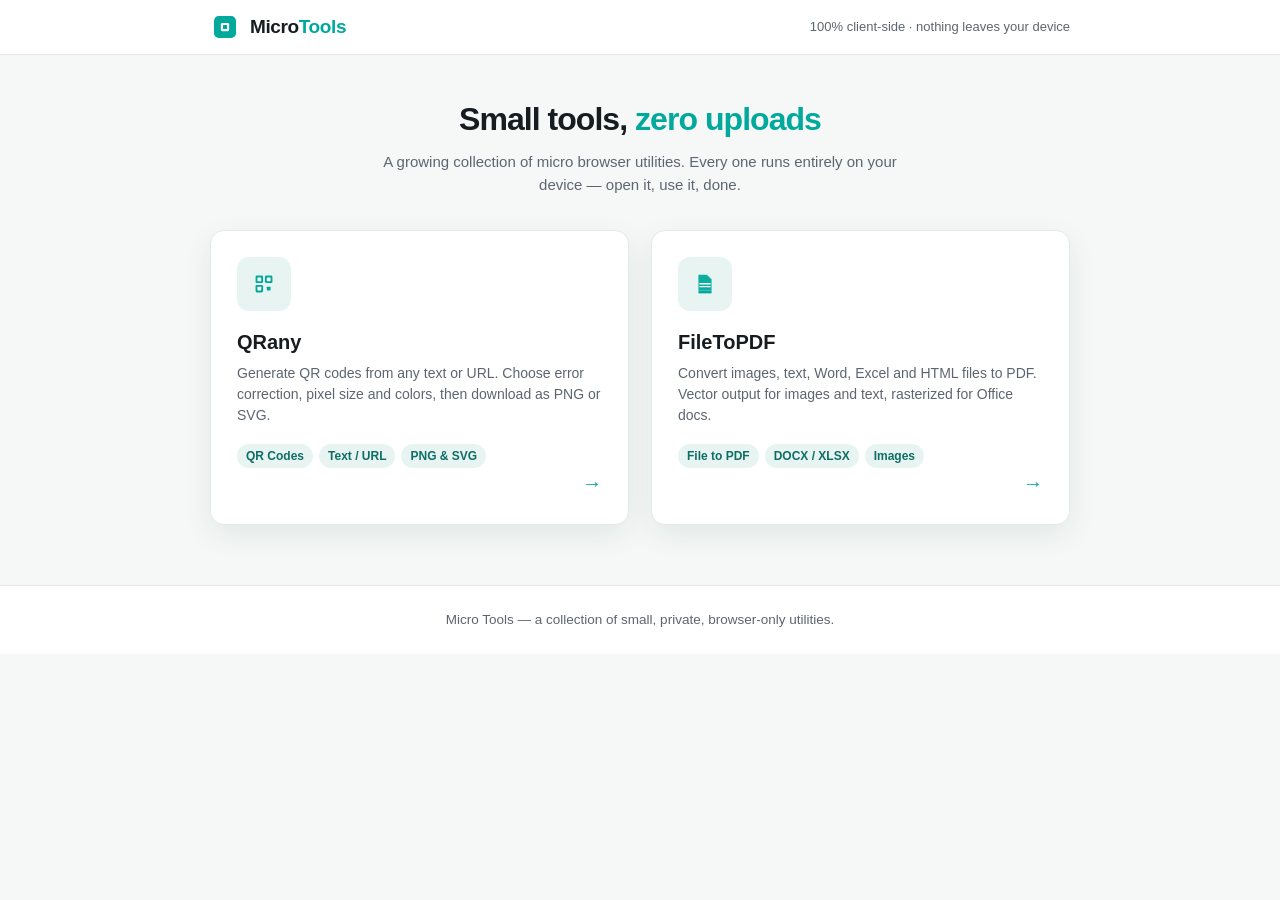
==== index.html @ 10c89213 "Add landing page linking to QRany and FileToPDF tools" ====
<!doctype html>
<html lang="en">
<head>
  <meta charset="utf-8">
  <meta name="viewport" content="width=device-width, initial-scale=1">
  <meta name="description" content="Micro tools — a collection of small, 100% client-side browser utilities. Files never leave your device.">
  <title>Micro Tools</title>
  <link rel="icon" href="data:image/svg+xml,%3Csvg xmlns='http://www.w3.org/2000/svg' viewBox='0 0 64 64'%3E%3Crect width='64' height='64' rx='14' fill='%2300a99b'/%3E%3Crect x='20' y='20' width='24' height='24' rx='4' fill='%23fff'/%3E%3Crect x='26' y='26' width='12' height='12' rx='2' fill='%2300a99b'/%3E%3C/svg%3E">
  <style>
    :root {
      --teal: #00a99b; --teal-tint: #e7f4f2; --teal-deep: #0f6e64;
      --ink: #161c1f; --muted: #5d6570; --faint: #8b939c;
      --line: #e4e9ec; --surface: #ffffff; --bg: #f5f8f7;
      --radius: 14px; --shadow: 0 10px 30px rgba(8,43,38,.08);
    }
    * { box-sizing: border-box; }
    html, body { margin: 0; padding: 0; }
    body {
      font-family: -apple-system, BlinkMacSystemFont, "Segoe UI", Roboto, "Helvetica Neue", Arial, sans-serif;
      color: var(--ink); background: var(--bg); line-height: 1.5; -webkit-font-smoothing: antialiased;
    }
    .topbar { position: sticky; top: 0; z-index: 20; background: var(--surface); border-bottom: 1px solid var(--line); }
    .topbar-inner { max-width: 900px; margin: 0 auto; padding: 12px 20px; display: flex; align-items: center; gap: 10px; }
    .brand { display: inline-flex; align-items: center; gap: 10px; color: var(--ink); text-decoration: none; }
    .brand-mark { display: grid; place-items: center; width: 30px; height: 30px; border-radius: 8px; }
    .brand-name { font-size: 19px; font-weight: 700; letter-spacing: -.02em; }
    .brand-name span { color: var(--teal); }
    .topbar-note { margin-left: auto; font-size: 13px; color: var(--muted); }
    .wrap { max-width: 900px; margin: 0 auto; padding: 40px 20px 60px; }
    .hero-title { font-size: 32px; font-weight: 800; letter-spacing: -.03em; margin: 0 0 8px; text-align: center; }
    .hero-title .accent { color: var(--teal); }
    .hero-sub { text-align: center; color: var(--muted); font-size: 15px; max-width: 560px; margin: 0 auto 34px; }
    .grid { display: grid; grid-template-columns: 1fr 1fr; gap: 22px; }
    .card {
      background: var(--surface); border: 1px solid var(--line); border-radius: var(--radius);
      padding: 26px; text-decoration: none; color: inherit; box-shadow: var(--shadow);
      display: flex; flex-direction: column; transition: transform .16s ease, box-shadow .16s ease, border-color .16s ease;
    }
    .card:hover { transform: translateY(-3px); box-shadow: 0 16px 36px rgba(8,43,38,.14); border-color: var(--teal); }
    .card-icon { width: 54px; height: 54px; border-radius: 12px; display: grid; place-items: center; margin-bottom: 16px; }
    .card-title { font-size: 20px; font-weight: 700; margin: 0 0 6px; }
    .card-desc { font-size: 14px; color: var(--muted); margin: 0 0 18px; flex: 1; }
    .card-tags { display: flex; flex-wrap: wrap; gap: 6px; }
    .tag {
      display: inline-block; font-size: 12px; font-weight: 600; padding: 3px 9px;
      border-radius: 999px; background: var(--teal-tint); color: var(--teal-deep);
    }
    .arrow { margin-left: auto; font-size: 20px; color: var(--teal); font-weight: 700; align-self: center; }
    .footer { border-top: 1px solid var(--line); background: var(--surface); padding: 24px 20px; text-align: center; color: var(--muted); font-size: 13.5px; }
    @media (max-width: 620px) { .grid { grid-template-columns: 1fr; } .topbar-note { display: none; } }
  </style>
</head>
<body>
  <header class="topbar">
    <div class="topbar-inner">
      <a class="brand" href="./">
        <span class="brand-mark">
          <svg viewBox="0 0 64 64" width="22" height="22">
            <rect width="64" height="64" rx="14" fill="#00a99b"/>
            <rect x="20" y="20" width="24" height="24" rx="4" fill="#fff"/>
            <rect x="26" y="26" width="12" height="12" rx="2" fill="#00a99b"/>
          </svg>
        </span>
        <span class="brand-name">Micro<span>Tools</span></span>
      </a>
      <div class="topbar-note">100% client-side · nothing leaves your device</div>
    </div>
  </header>

  <main class="wrap">
    <h1 class="hero-title">Small tools, <span class="accent">zero uploads</span></h1>
    <p class="hero-sub">A growing collection of micro browser utilities. Every one runs entirely on your device — open it, use it, done.</p>

    <div class="grid">
      <a class="card" href="./qr/">
        <div class="card-icon" style="background:var(--teal-tint)">
          <svg viewBox="0 0 64 64" width="30" height="30">
            <rect width="64" height="64" rx="12" fill="none"/>
            <rect x="14" y="14" width="16" height="16" rx="3" fill="#00a99b"/>
            <rect x="34" y="14" width="16" height="16" rx="3" fill="#00a99b"/>
            <rect x="14" y="34" width="16" height="16" rx="3" fill="#00a99b"/>
            <rect x="38" y="38" width="8" height="8" rx="1" fill="#00a99b"/>
            <rect x="18" y="18" width="8" height="8" rx="1" fill="#fff"/>
            <rect x="38" y="18" width="8" height="8" rx="1" fill="#fff"/>
            <rect x="18" y="38" width="8" height="8" rx="1" fill="#fff"/>
          </svg>
        </div>
        <h2 class="card-title">QRany</h2>
        <p class="card-desc">Generate QR codes from any text or URL. Choose error correction, pixel size and colors, then download as PNG or SVG.</p>
        <div class="card-tags">
          <span class="tag">QR Codes</span><span class="tag">Text / URL</span><span class="tag">PNG &amp; SVG</span>
        </div>
        <span class="arrow">→</span>
      </a>

      <a class="card" href="./wordtopdf/">
        <div class="card-icon" style="background:var(--teal-tint)">
          <svg viewBox="0 0 64 64" width="30" height="30">
            <rect width="64" height="64" rx="12" fill="none"/>
            <path d="M18 46h28v6H18z" fill="#00a99b"/>
            <path d="M18 12h18l10 10v24H18z" fill="#00a99b" opacity=".95"/>
            <path d="M20 30h24v3H20zm0 6h24v3H20z" fill="#fff"/>
          </svg>
        </div>
        <h2 class="card-title">FileToPDF</h2>
        <p class="card-desc">Convert images, text, Word, Excel and HTML files to PDF. Vector output for images and text, rasterized for Office docs.</p>
        <div class="card-tags">
          <span class="tag">File to PDF</span><span class="tag">DOCX / XLSX</span><span class="tag">Images</span>
        </div>
        <span class="arrow">→</span>
      </a>
    </div>
  </main>

  <footer class="footer">
    Micro Tools — a collection of small, private, browser-only utilities.
  </footer>
</body>
</html>
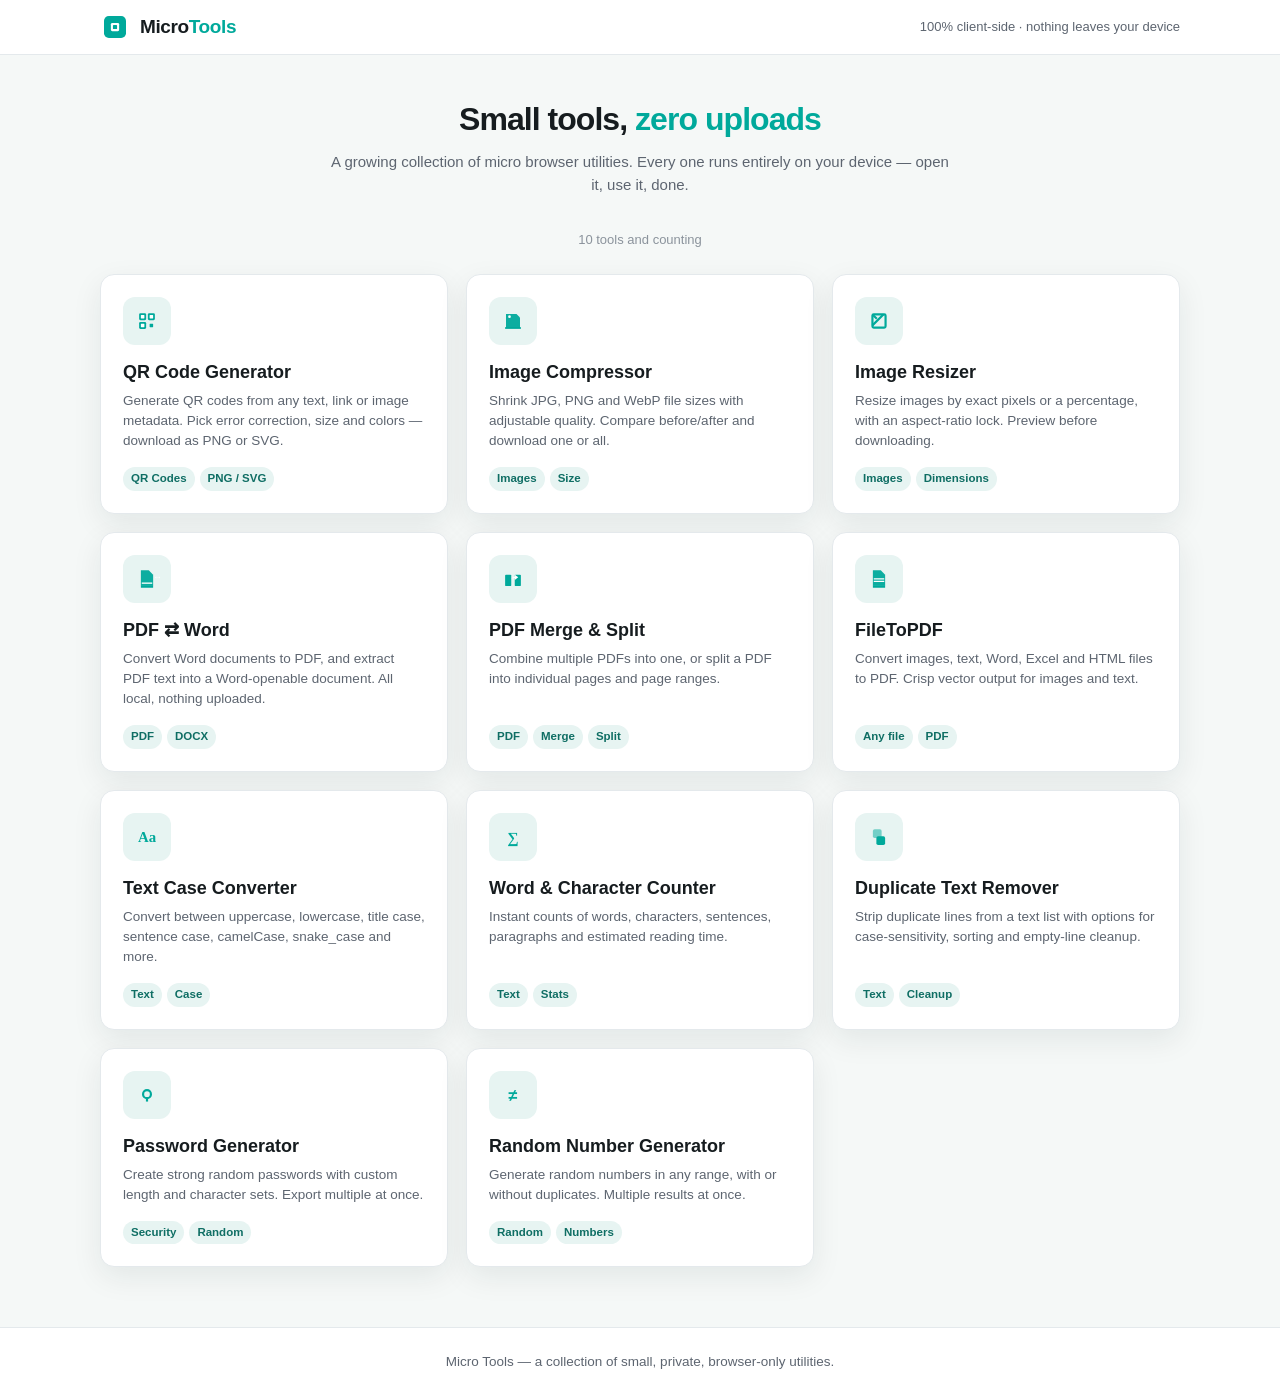
==== commit 819aa797: "Update landing page and add repo README for all tools" ====
--- a/index.html
+++ b/index.html
@@ -20,33 +20,35 @@
       color: var(--ink); background: var(--bg); line-height: 1.5; -webkit-font-smoothing: antialiased;
     }
     .topbar { position: sticky; top: 0; z-index: 20; background: var(--surface); border-bottom: 1px solid var(--line); }
-    .topbar-inner { max-width: 900px; margin: 0 auto; padding: 12px 20px; display: flex; align-items: center; gap: 10px; }
+    .topbar-inner { max-width: 1120px; margin: 0 auto; padding: 12px 20px; display: flex; align-items: center; gap: 10px; }
     .brand { display: inline-flex; align-items: center; gap: 10px; color: var(--ink); text-decoration: none; }
     .brand-mark { display: grid; place-items: center; width: 30px; height: 30px; border-radius: 8px; }
     .brand-name { font-size: 19px; font-weight: 700; letter-spacing: -.02em; }
     .brand-name span { color: var(--teal); }
     .topbar-note { margin-left: auto; font-size: 13px; color: var(--muted); }
-    .wrap { max-width: 900px; margin: 0 auto; padding: 40px 20px 60px; }
+    .wrap { max-width: 1120px; margin: 0 auto; padding: 40px 20px 60px; }
     .hero-title { font-size: 32px; font-weight: 800; letter-spacing: -.03em; margin: 0 0 8px; text-align: center; }
     .hero-title .accent { color: var(--teal); }
-    .hero-sub { text-align: center; color: var(--muted); font-size: 15px; max-width: 560px; margin: 0 auto 34px; }
-    .grid { display: grid; grid-template-columns: 1fr 1fr; gap: 22px; }
+    .hero-sub { text-align: center; color: var(--muted); font-size: 15px; max-width: 620px; margin: 0 auto 34px; }
+    .count { text-align: center; font-size: 13px; color: var(--faint); margin-bottom: 24px; }
+    .grid { display: grid; grid-template-columns: repeat(3, 1fr); gap: 18px; }
     .card {
       background: var(--surface); border: 1px solid var(--line); border-radius: var(--radius);
-      padding: 26px; text-decoration: none; color: inherit; box-shadow: var(--shadow);
+      padding: 22px; text-decoration: none; color: inherit; box-shadow: var(--shadow);
       display: flex; flex-direction: column; transition: transform .16s ease, box-shadow .16s ease, border-color .16s ease;
     }
     .card:hover { transform: translateY(-3px); box-shadow: 0 16px 36px rgba(8,43,38,.14); border-color: var(--teal); }
-    .card-icon { width: 54px; height: 54px; border-radius: 12px; display: grid; place-items: center; margin-bottom: 16px; }
-    .card-title { font-size: 20px; font-weight: 700; margin: 0 0 6px; }
-    .card-desc { font-size: 14px; color: var(--muted); margin: 0 0 18px; flex: 1; }
-    .card-tags { display: flex; flex-wrap: wrap; gap: 6px; }
+    .card-icon { width: 48px; height: 48px; border-radius: 12px; display: grid; place-items: center; margin-bottom: 14px; }
+    .card-title { font-size: 18px; font-weight: 700; margin: 0 0 5px; }
+    .card-desc { font-size: 13.5px; color: var(--muted); margin: 0 0 16px; flex: 1; }
+    .card-tags { display: flex; flex-wrap: wrap; gap: 5px; }
     .tag {
-      display: inline-block; font-size: 12px; font-weight: 600; padding: 3px 9px;
+      display: inline-block; font-size: 11.5px; font-weight: 600; padding: 3px 8px;
       border-radius: 999px; background: var(--teal-tint); color: var(--teal-deep);
     }
-    .arrow { margin-left: auto; font-size: 20px; color: var(--teal); font-weight: 700; align-self: center; }
+    .arrow { margin-left: auto; font-size: 18px; color: var(--teal); font-weight: 700; align-self: center; }
     .footer { border-top: 1px solid var(--line); background: var(--surface); padding: 24px 20px; text-align: center; color: var(--muted); font-size: 13.5px; }
+    @media (max-width: 900px) { .grid { grid-template-columns: repeat(2, 1fr); } }
     @media (max-width: 620px) { .grid { grid-template-columns: 1fr; } .topbar-note { display: none; } }
   </style>
 </head>
@@ -70,12 +72,12 @@
   <main class="wrap">
     <h1 class="hero-title">Small tools, <span class="accent">zero uploads</span></h1>
     <p class="hero-sub">A growing collection of micro browser utilities. Every one runs entirely on your device — open it, use it, done.</p>
+    <p class="count">10 tools and counting</p>
 
     <div class="grid">
       <a class="card" href="./qr/">
         <div class="card-icon" style="background:var(--teal-tint)">
-          <svg viewBox="0 0 64 64" width="30" height="30">
-            <rect width="64" height="64" rx="12" fill="none"/>
+          <svg viewBox="0 0 64 64" width="28" height="28">
             <rect x="14" y="14" width="16" height="16" rx="3" fill="#00a99b"/>
             <rect x="34" y="14" width="16" height="16" rx="3" fill="#00a99b"/>
             <rect x="14" y="34" width="16" height="16" rx="3" fill="#00a99b"/>
@@ -85,29 +87,131 @@
             <rect x="18" y="38" width="8" height="8" rx="1" fill="#fff"/>
           </svg>
         </div>
-        <h2 class="card-title">QRany</h2>
-        <p class="card-desc">Generate QR codes from any text or URL. Choose error correction, pixel size and colors, then download as PNG or SVG.</p>
-        <div class="card-tags">
-          <span class="tag">QR Codes</span><span class="tag">Text / URL</span><span class="tag">PNG &amp; SVG</span>
-        </div>
-        <span class="arrow">→</span>
+        <h2 class="card-title">QR Code Generator</h2>
+        <p class="card-desc">Generate QR codes from any text, link or image metadata. Pick error correction, size and colors — download as PNG or SVG.</p>
+        <div class="card-tags"><span class="tag">QR Codes</span><span class="tag">PNG / SVG</span></div>
+      </a>
+
+      <a class="card" href="./image-compressor/">
+        <div class="card-icon" style="background:var(--teal-tint)">
+          <svg viewBox="0 0 64 64" width="28" height="28">
+            <path d="M16 16h24l8 8v24H16z" fill="#00a99b" opacity=".95"/>
+            <path d="M14 50h36v-4H14z" fill="#00a99b"/>
+            <circle cx="24" cy="22" r="3" fill="#fff"/>
+          </svg>
+        </div>
+        <h2 class="card-title">Image Compressor</h2>
+        <p class="card-desc">Shrink JPG, PNG and WebP file sizes with adjustable quality. Compare before/after and download one or all.</p>
+        <div class="card-tags"><span class="tag">Images</span><span class="tag">Size</span></div>
+      </a>
+
+      <a class="card" href="./image-resizer/">
+        <div class="card-icon" style="background:var(--teal-tint)">
+          <svg viewBox="0 0 64 64" width="28" height="28">
+            <rect x="17" y="17" width="30" height="30" rx="3" fill="none" stroke="#00a99b" stroke-width="5"/>
+            <path d="M17 17l10 10M17 42l25-25M42 17L17 42" stroke="#00a99b" stroke-width="5"/>
+          </svg>
+        </div>
+        <h2 class="card-title">Image Resizer</h2>
+        <p class="card-desc">Resize images by exact pixels or a percentage, with an aspect-ratio lock. Preview before downloading.</p>
+        <div class="card-tags"><span class="tag">Images</span><span class="tag">Dimensions</span></div>
+      </a>
+
+      <a class="card" href="./pdf-converter/">
+        <div class="card-icon" style="background:var(--teal-tint)">
+          <svg viewBox="0 0 64 64" width="28" height="28">
+            <path d="M18 46h28v6H18z" fill="#00a99b"/>
+            <path d="M18 12h18l10 10v24H18z" fill="#00a99b" opacity=".95"/>
+            <path d="M20 40h24v3H20z" fill="#fff"/>
+            <text x="46" y="34" font-size="20" font-weight="bold" fill="#fff">↔</text>
+          </svg>
+        </div>
+        <h2 class="card-title">PDF ⇄ Word</h2>
+        <p class="card-desc">Convert Word documents to PDF, and extract PDF text into a Word-openable document. All local, nothing uploaded.</p>
+        <div class="card-tags"><span class="tag">PDF</span><span class="tag">DOCX</span></div>
+      </a>
+
+      <a class="card" href="./pdf-merge-split/">
+        <div class="card-icon" style="background:var(--teal-tint)">
+          <svg viewBox="0 0 64 64" width="28" height="28">
+            <rect x="14" y="22" width="14" height="26" rx="2" fill="#00a99b"/>
+            <rect x="36" y="22" width="14" height="26" rx="2" fill="#00a99b"/>
+            <path d="M28 30l8-4v-4l8 6-8 6v-4z" fill="#fff"/>
+          </svg>
+        </div>
+        <h2 class="card-title">PDF Merge &amp; Split</h2>
+        <p class="card-desc">Combine multiple PDFs into one, or split a PDF into individual pages and page ranges.</p>
+        <div class="card-tags"><span class="tag">PDF</span><span class="tag">Merge</span><span class="tag">Split</span></div>
       </a>
 
       <a class="card" href="./wordtopdf/">
         <div class="card-icon" style="background:var(--teal-tint)">
-          <svg viewBox="0 0 64 64" width="30" height="30">
-            <rect width="64" height="64" rx="12" fill="none"/>
+          <svg viewBox="0 0 64 64" width="28" height="28">
             <path d="M18 46h28v6H18z" fill="#00a99b"/>
             <path d="M18 12h18l10 10v24H18z" fill="#00a99b" opacity=".95"/>
             <path d="M20 30h24v3H20zm0 6h24v3H20z" fill="#fff"/>
           </svg>
         </div>
         <h2 class="card-title">FileToPDF</h2>
-        <p class="card-desc">Convert images, text, Word, Excel and HTML files to PDF. Vector output for images and text, rasterized for Office docs.</p>
-        <div class="card-tags">
-          <span class="tag">File to PDF</span><span class="tag">DOCX / XLSX</span><span class="tag">Images</span>
-        </div>
-        <span class="arrow">→</span>
+        <p class="card-desc">Convert images, text, Word, Excel and HTML files to PDF. Crisp vector output for images and text.</p>
+        <div class="card-tags"><span class="tag">Any file</span><span class="tag">PDF</span></div>
+      </a>
+
+      <a class="card" href="./text-case/">
+        <div class="card-icon" style="background:var(--teal-tint)">
+          <svg viewBox="0 0 64 64" width="28" height="28">
+            <text x="32" y="44" font-size="34" font-weight="bold" text-anchor="middle" fill="#00a99b" font-family="Georgia,serif">Aa</text>
+          </svg>
+        </div>
+        <h2 class="card-title">Text Case Converter</h2>
+        <p class="card-desc">Convert between uppercase, lowercase, title case, sentence case, camelCase, snake_case and more.</p>
+        <div class="card-tags"><span class="tag">Text</span><span class="tag">Case</span></div>
+      </a>
+
+      <a class="card" href="./word-counter/">
+        <div class="card-icon" style="background:var(--teal-tint)">
+          <svg viewBox="0 0 64 64" width="28" height="28">
+            <text x="32" y="46" font-size="36" font-weight="bold" text-anchor="middle" fill="#00a99b" font-family="Georgia,serif">∑</text>
+          </svg>
+        </div>
+        <h2 class="card-title">Word &amp; Character Counter</h2>
+        <p class="card-desc">Instant counts of words, characters, sentences, paragraphs and estimated reading time.</p>
+        <div class="card-tags"><span class="tag">Text</span><span class="tag">Stats</span></div>
+      </a>
+
+      <a class="card" href="./duplicate-remover/">
+        <div class="card-icon" style="background:var(--teal-tint)">
+          <svg viewBox="0 0 64 64" width="28" height="28">
+            <rect x="18" y="14" width="20" height="20" rx="4" fill="#00a99b" opacity=".5"/>
+            <rect x="26" y="30" width="20" height="20" rx="4" fill="#00a99b"/>
+          </svg>
+        </div>
+        <h2 class="card-title">Duplicate Text Remover</h2>
+        <p class="card-desc">Strip duplicate lines from a text list with options for case-sensitivity, sorting and empty-line cleanup.</p>
+        <div class="card-tags"><span class="tag">Text</span><span class="tag">Cleanup</span></div>
+      </a>
+
+      <a class="card" href="./password-generator/">
+        <div class="card-icon" style="background:var(--teal-tint)">
+          <svg viewBox="0 0 64 64" width="28" height="28">
+            <circle cx="32" cy="30" r="9" fill="none" stroke="#00a99b" stroke-width="5"/>
+            <path d="M32 37v10" stroke="#00a99b" stroke-width="5"/>
+          </svg>
+        </div>
+        <h2 class="card-title">Password Generator</h2>
+        <p class="card-desc">Create strong random passwords with custom length and character sets. Export multiple at once.</p>
+        <div class="card-tags"><span class="tag">Security</span><span class="tag">Random</span></div>
+      </a>
+
+      <a class="card" href="./random-number/">
+        <div class="card-icon" style="background:var(--teal-tint)">
+          <svg viewBox="0 0 64 64" width="28" height="28">
+            <text x="32" y="46" font-size="38" font-weight="bold" text-anchor="middle" fill="#00a99b" font-family="Menlo,monospace">≠</text>
+          </svg>
+        </div>
+        <h2 class="card-title">Random Number Generator</h2>
+        <p class="card-desc">Generate random numbers in any range, with or without duplicates. Multiple results at once.</p>
+        <div class="card-tags"><span class="tag">Random</span><span class="tag">Numbers</span></div>
       </a>
     </div>
   </main>
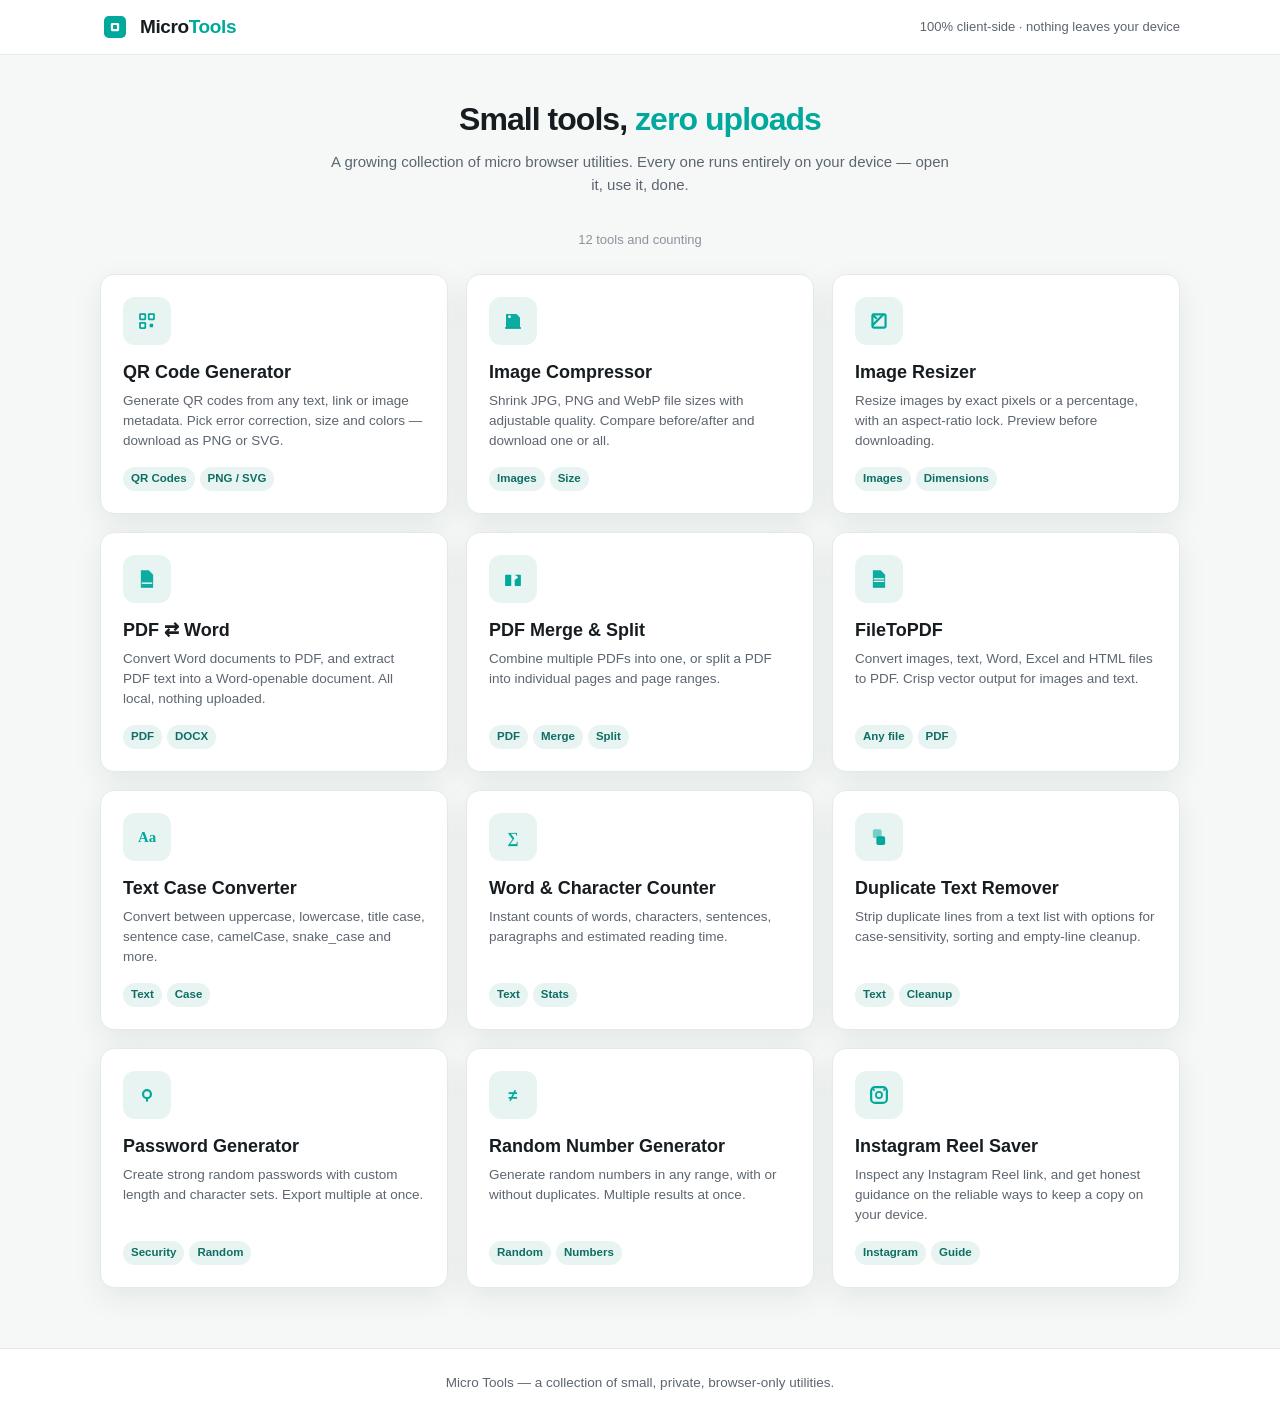
==== commit e7e7c69b: "Add Reel Saver to landing page and tool index" ====
--- a/index.html
+++ b/index.html
@@ -72,7 +72,7 @@
   <main class="wrap">
     <h1 class="hero-title">Small tools, <span class="accent">zero uploads</span></h1>
     <p class="hero-sub">A growing collection of micro browser utilities. Every one runs entirely on your device — open it, use it, done.</p>
-    <p class="count">10 tools and counting</p>
+    <p class="count">12 tools and counting</p>
 
     <div class="grid">
       <a class="card" href="./qr/">
@@ -213,6 +213,19 @@
         <p class="card-desc">Generate random numbers in any range, with or without duplicates. Multiple results at once.</p>
         <div class="card-tags"><span class="tag">Random</span><span class="tag">Numbers</span></div>
       </a>
+
+      <a class="card" href="./reel-downloader/">
+        <div class="card-icon" style="background:var(--teal-tint)">
+          <svg viewBox="0 0 64 64" width="28" height="28">
+            <rect x="14" y="14" width="36" height="36" rx="9" fill="none" stroke="#00a99b" stroke-width="5"/>
+            <circle cx="32" cy="32" r="7" fill="none" stroke="#00a99b" stroke-width="4"/>
+            <path d="M16 16l6 6M48 16l-6 6" stroke="#00a99b" stroke-width="4"/>
+          </svg>
+        </div>
+        <h2 class="card-title">Instagram Reel Saver</h2>
+        <p class="card-desc">Inspect any Instagram Reel link, and get honest guidance on the reliable ways to keep a copy on your device.</p>
+        <div class="card-tags"><span class="tag">Instagram</span><span class="tag">Guide</span></div>
+      </a>
     </div>
   </main>
 
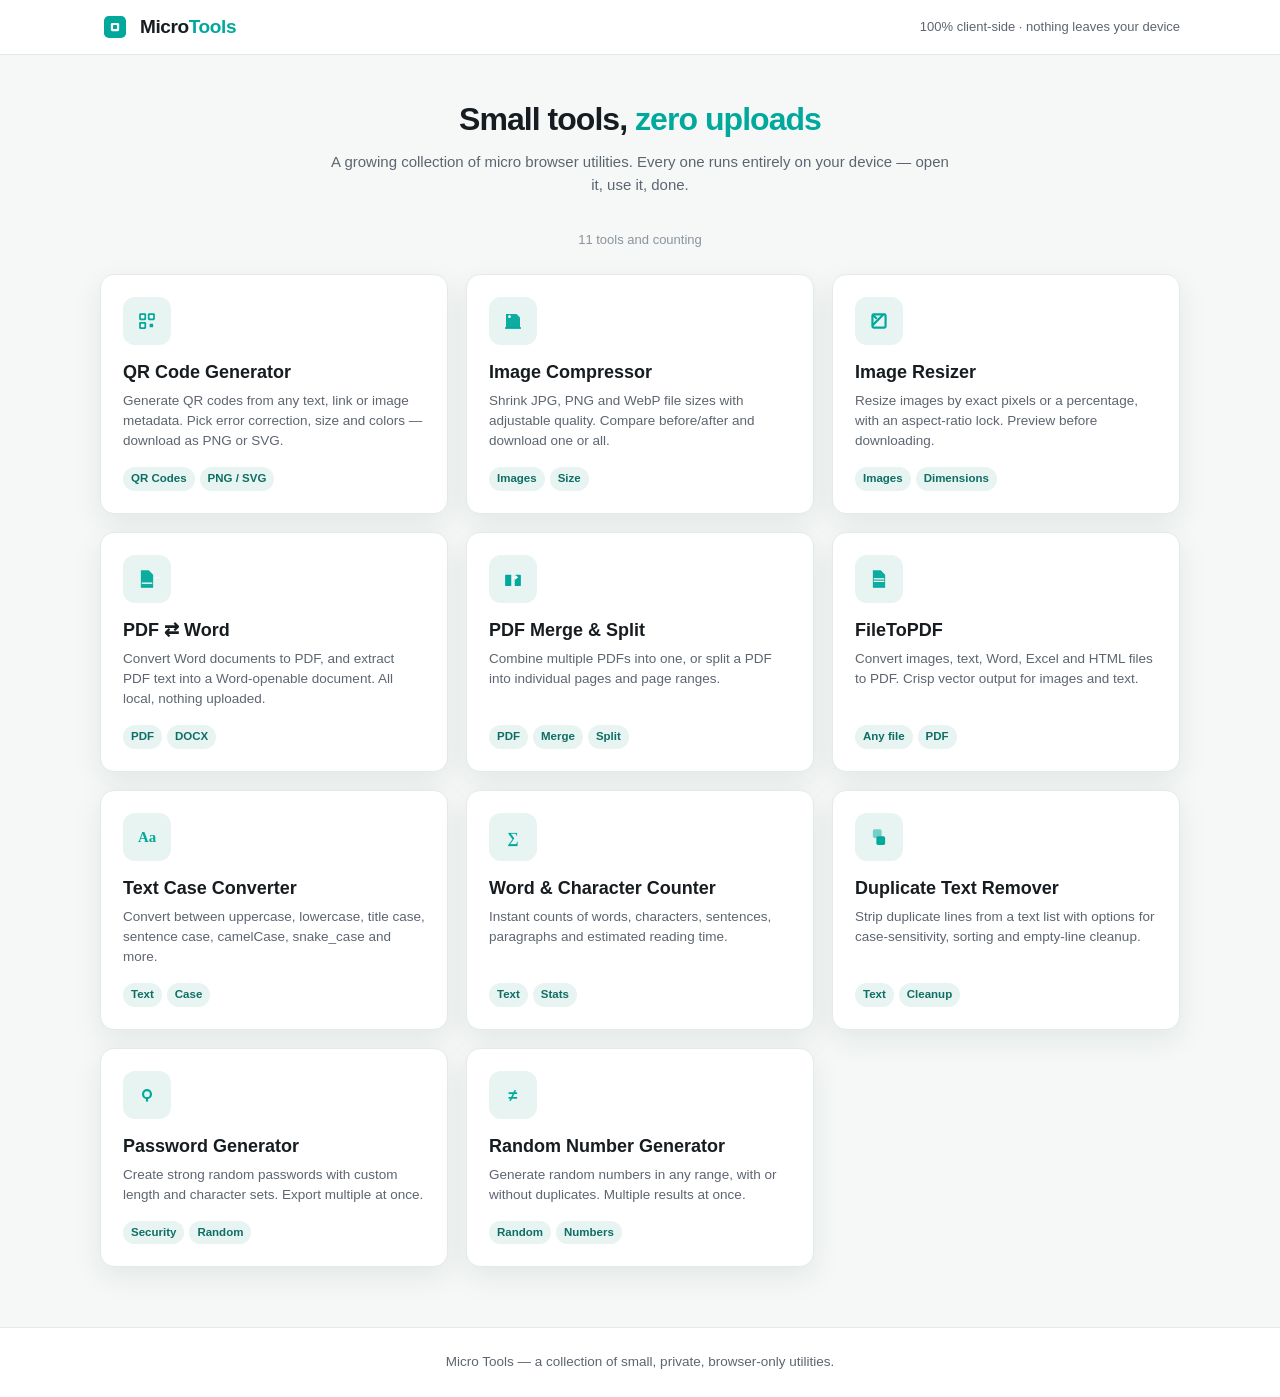
==== commit faeefe22: "Remove Instagram Reel Saver tool and update landing page and tool index" ====
--- a/index.html
+++ b/index.html
@@ -72,7 +72,7 @@
   <main class="wrap">
     <h1 class="hero-title">Small tools, <span class="accent">zero uploads</span></h1>
     <p class="hero-sub">A growing collection of micro browser utilities. Every one runs entirely on your device — open it, use it, done.</p>
-    <p class="count">12 tools and counting</p>
+    <p class="count">11 tools and counting</p>
 
     <div class="grid">
       <a class="card" href="./qr/">
@@ -213,19 +213,6 @@
         <p class="card-desc">Generate random numbers in any range, with or without duplicates. Multiple results at once.</p>
         <div class="card-tags"><span class="tag">Random</span><span class="tag">Numbers</span></div>
       </a>
-
-      <a class="card" href="./reel-downloader/">
-        <div class="card-icon" style="background:var(--teal-tint)">
-          <svg viewBox="0 0 64 64" width="28" height="28">
-            <rect x="14" y="14" width="36" height="36" rx="9" fill="none" stroke="#00a99b" stroke-width="5"/>
-            <circle cx="32" cy="32" r="7" fill="none" stroke="#00a99b" stroke-width="4"/>
-            <path d="M16 16l6 6M48 16l-6 6" stroke="#00a99b" stroke-width="4"/>
-          </svg>
-        </div>
-        <h2 class="card-title">Instagram Reel Saver</h2>
-        <p class="card-desc">Inspect any Instagram Reel link, and get honest guidance on the reliable ways to keep a copy on your device.</p>
-        <div class="card-tags"><span class="tag">Instagram</span><span class="tag">Guide</span></div>
-      </a>
     </div>
   </main>
 
